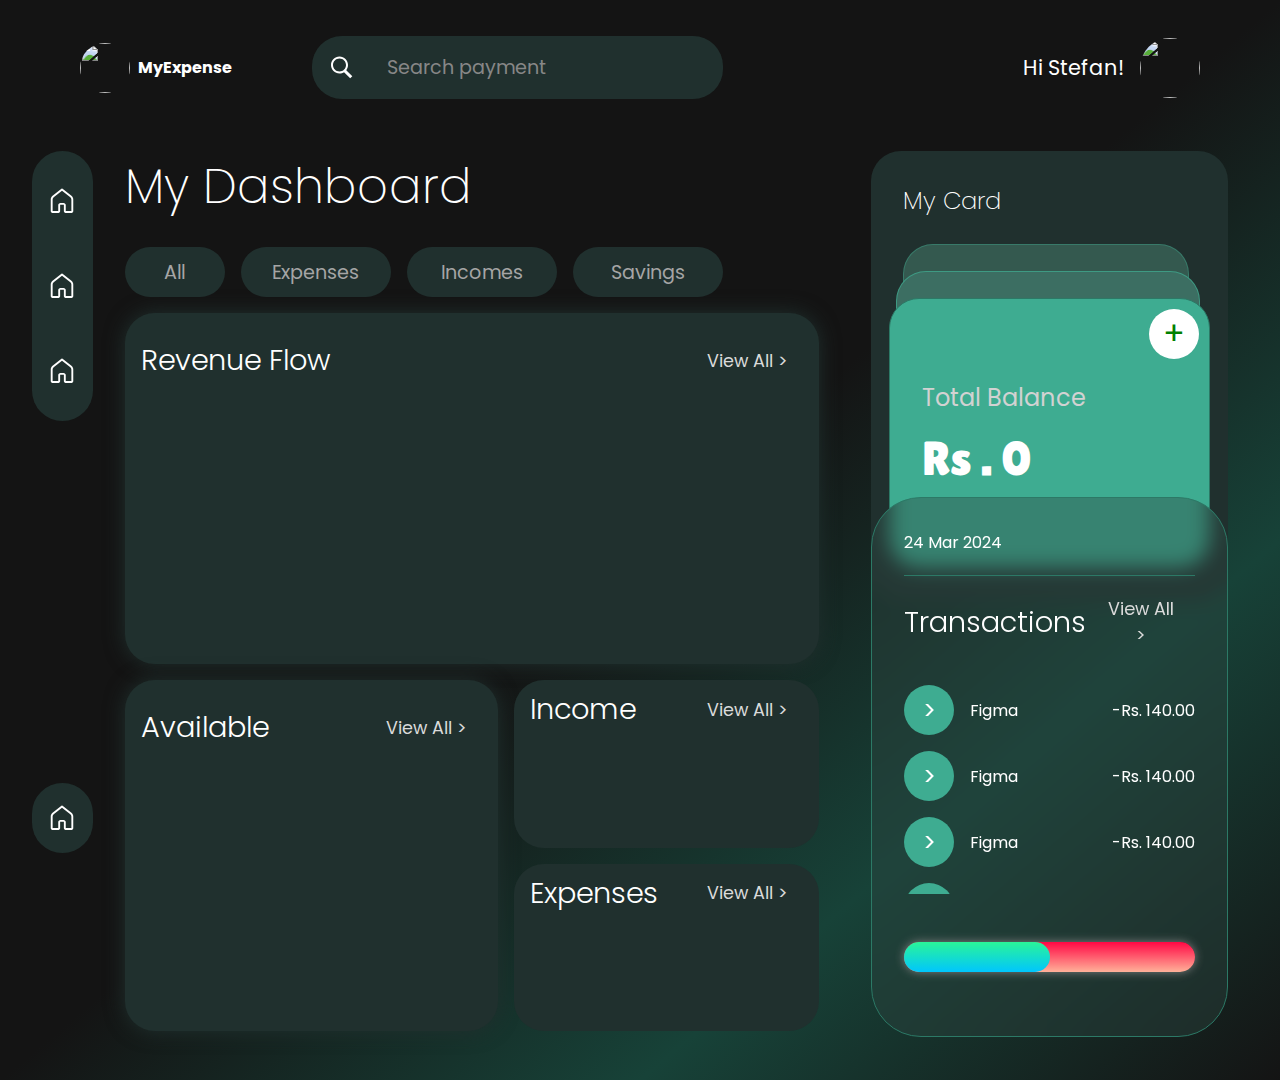
==== index.html @ e131e19e "Partial UI Created" ====
<!DOCTYPE html>
<html lang="en">
<head>
    <meta charset="UTF-8">
    <meta name="viewport" content="width=device-width, initial-scale=1.0">
    <title>My Expense</title>
    <link rel="preconnect" href="https://fonts.googleapis.com">
    <link rel="preconnect" href="https://fonts.gstatic.com" crossorigin>
    <link href="https://fonts.googleapis.com/css2?family=Anton&family=DM+Sans:ital,opsz,wght@0,9..40,100..1000;1,9..40,100..1000&family=DynaPuff:wght@400..700&family=Faculty+Glyphic&family=Jaro:opsz@6..72&family=Lilita+One&family=Mona+Sans:ital,wght@0,200..900;1,200..900&family=Pacifico&family=Parkinsans:wght@300..800&family=Playwrite+GB+S:ital,wght@0,100..400;1,100..400&family=Poppins:ital,wght@0,100;0,200;0,300;0,400;0,500;0,600;0,700;0,800;0,900;1,100;1,200;1,300;1,400;1,500;1,600;1,700;1,800;1,900&family=Protest+Revolution&family=Roboto:ital,wght@0,100;0,300;0,400;0,500;0,700;0,900;1,100;1,300;1,400;1,500;1,700;1,900&family=Sour+Gummy:ital,wght@0,100..900;1,100..900&family=Tilt+Neon&display=swap" rel="stylesheet">
    <link rel="stylesheet" href="style.css">
    <link rel="stylesheet" href="https://fonts.googleapis.com/css2?family=Material+Symbols+Outlined:opsz,wght,FILL,GRAD@20..48,100..700,0..1,-50..200&icon_names=home" />
</head>
<body>
     <header>
        <section class="left-head">
          <div class="logo-box">
            <div class="logo">
                <img src="https://tse3.mm.bing.net/th?id=OIP.BzjqhOHwMnqsPfkG5b7QGAHaHl&pid=Api&P=0&h=180" alt="">
            </div>
            <div class="logo-brand">MyExpense</div>
          </div>
            <section class="middle-head">
                <button class="search-btn">
                    <svg fill="white" xmlns="http://www.w3.org/2000/svg" x="0px" y="0px" width="25" height="25" viewBox="0 0 50 50">
                        <path d="M 21 3 C 11.601563 3 4 10.601563 4 20 C 4 29.398438 11.601563 37 21 37 C 24.355469 37 27.460938 36.015625 30.09375 34.34375 L 42.375 46.625 L 46.625 42.375 L 34.5 30.28125 C 36.679688 27.421875 38 23.878906 38 20 C 38 10.601563 30.398438 3 21 3 Z M 21 7 C 28.199219 7 34 12.800781 34 20 C 34 27.199219 28.199219 33 21 33 C 13.800781 33 8 27.199219 8 20 C 8 12.800781 13.800781 7 21 7 Z"></path>
                        </svg>
                </button>
                <div class="input-box">
                    
                    <input type="text" placeholder="Search payment">
                </div>
              
             </section>
        
        </section>
     

     <section class="right-head">
        <p class="profile-name">
            Hi Stefan!
        </p>
        <div class="profile-img-box">
            <img src="https://tse4.mm.bing.net/th?id=OIP.audMX4ZGbvT2_GJTx2c4GgHaHw&pid=Api&P=0&h=180" alt="">
        </div>
     </section>
    </header>

     <main>
        <div class="left-1">
            <div class="left-1-top">
                <div class="home">
                    <svg   xmlns="http://www.w3.org/2000/svg" x="0px" y="0px" width="30" height="30" viewBox="0 0 48 48">
                        <path d="M 23.951172 4 A 1.50015 1.50015 0 0 0 23.072266 4.3222656 L 8.859375 15.519531 C 7.0554772 16.941163 6 19.113506 6 21.410156 L 6 40.5 C 6 41.863594 7.1364058 43 8.5 43 L 18.5 43 C 19.863594 43 21 41.863594 21 40.5 L 21 30.5 C 21 30.204955 21.204955 30 21.5 30 L 26.5 30 C 26.795045 30 27 30.204955 27 30.5 L 27 40.5 C 27 41.863594 28.136406 43 29.5 43 L 39.5 43 C 40.863594 43 42 41.863594 42 40.5 L 42 21.410156 C 42 19.113506 40.944523 16.941163 39.140625 15.519531 L 24.927734 4.3222656 A 1.50015 1.50015 0 0 0 23.951172 4 z M 24 7.4101562 L 37.285156 17.876953 C 38.369258 18.731322 39 20.030807 39 21.410156 L 39 40 L 30 40 L 30 30.5 C 30 28.585045 28.414955 27 26.5 27 L 21.5 27 C 19.585045 27 18 28.585045 18 30.5 L 18 40 L 9 40 L 9 21.410156 C 9 20.030807 9.6307412 18.731322 10.714844 17.876953 L 24 7.4101562 z"></path>
                    </svg>
                </div>
                <div class="wallet">
                    <svg  xmlns="http://www.w3.org/2000/svg" x="0px" y="0px" width="30" height="30" viewBox="0 0 48 48">
                        <path d="M 23.951172 4 A 1.50015 1.50015 0 0 0 23.072266 4.3222656 L 8.859375 15.519531 C 7.0554772 16.941163 6 19.113506 6 21.410156 L 6 40.5 C 6 41.863594 7.1364058 43 8.5 43 L 18.5 43 C 19.863594 43 21 41.863594 21 40.5 L 21 30.5 C 21 30.204955 21.204955 30 21.5 30 L 26.5 30 C 26.795045 30 27 30.204955 27 30.5 L 27 40.5 C 27 41.863594 28.136406 43 29.5 43 L 39.5 43 C 40.863594 43 42 41.863594 42 40.5 L 42 21.410156 C 42 19.113506 40.944523 16.941163 39.140625 15.519531 L 24.927734 4.3222656 A 1.50015 1.50015 0 0 0 23.951172 4 z M 24 7.4101562 L 37.285156 17.876953 C 38.369258 18.731322 39 20.030807 39 21.410156 L 39 40 L 30 40 L 30 30.5 C 30 28.585045 28.414955 27 26.5 27 L 21.5 27 C 19.585045 27 18 28.585045 18 30.5 L 18 40 L 9 40 L 9 21.410156 C 9 20.030807 9.6307412 18.731322 10.714844 17.876953 L 24 7.4101562 z"></path>
                    </svg>
                </div>
                <div class="charts">
                    <svg   xmlns="http://www.w3.org/2000/svg" x="0px" y="0px" width="30" height="30" viewBox="0 0 48 48">
                        <path d="M 23.951172 4 A 1.50015 1.50015 0 0 0 23.072266 4.3222656 L 8.859375 15.519531 C 7.0554772 16.941163 6 19.113506 6 21.410156 L 6 40.5 C 6 41.863594 7.1364058 43 8.5 43 L 18.5 43 C 19.863594 43 21 41.863594 21 40.5 L 21 30.5 C 21 30.204955 21.204955 30 21.5 30 L 26.5 30 C 26.795045 30 27 30.204955 27 30.5 L 27 40.5 C 27 41.863594 28.136406 43 29.5 43 L 39.5 43 C 40.863594 43 42 41.863594 42 40.5 L 42 21.410156 C 42 19.113506 40.944523 16.941163 39.140625 15.519531 L 24.927734 4.3222656 A 1.50015 1.50015 0 0 0 23.951172 4 z M 24 7.4101562 L 37.285156 17.876953 C 38.369258 18.731322 39 20.030807 39 21.410156 L 39 40 L 30 40 L 30 30.5 C 30 28.585045 28.414955 27 26.5 27 L 21.5 27 C 19.585045 27 18 28.585045 18 30.5 L 18 40 L 9 40 L 9 21.410156 C 9 20.030807 9.6307412 18.731322 10.714844 17.876953 L 24 7.4101562 z"></path>
                    </svg>
                </div>
            </div>
            <div class="left-1-bottom">
               <div class="logout">
                <svg xmlns="http://www.w3.org/2000/svg" x="0px" y="0px" width="30" height="30" viewBox="0 0 48 48">
                    <path d="M 23.951172 4 A 1.50015 1.50015 0 0 0 23.072266 4.3222656 L 8.859375 15.519531 C 7.0554772 16.941163 6 19.113506 6 21.410156 L 6 40.5 C 6 41.863594 7.1364058 43 8.5 43 L 18.5 43 C 19.863594 43 21 41.863594 21 40.5 L 21 30.5 C 21 30.204955 21.204955 30 21.5 30 L 26.5 30 C 26.795045 30 27 30.204955 27 30.5 L 27 40.5 C 27 41.863594 28.136406 43 29.5 43 L 39.5 43 C 40.863594 43 42 41.863594 42 40.5 L 42 21.410156 C 42 19.113506 40.944523 16.941163 39.140625 15.519531 L 24.927734 4.3222656 A 1.50015 1.50015 0 0 0 23.951172 4 z M 24 7.4101562 L 37.285156 17.876953 C 38.369258 18.731322 39 20.030807 39 21.410156 L 39 40 L 30 40 L 30 30.5 C 30 28.585045 28.414955 27 26.5 27 L 21.5 27 C 19.585045 27 18 28.585045 18 30.5 L 18 40 L 9 40 L 9 21.410156 C 9 20.030807 9.6307412 18.731322 10.714844 17.876953 L 24 7.4101562 z"></path>
                </svg>
               </div>
            </div>
        </div>
        <div class="left-2">
            <h1>My Dashboard</h1>
            <div class="left-2-nav">
                <div class="all All">All</div>
                <div class="all">Expenses</div>
                <div class="all">Incomes</div>
                <div class="all">Savings</div>
            </div>

            <div class="bar">
                <div class="head">
                    <h2>Revenue Flow</h2>
                    <button>View All ></button>
                  </div>
            </div>

            <div class="bottom-chart">
                <div class="dough-nut">
                    <div class="head">
                        <h2>Available</h2>
                        <button>View All ></button>
                      </div>
                </div>
                <div class="income-expenses">
                    <div class="income">
                        <div class="head">
                            <h2>Income</h2>
                            <button>View All ></button>
                          </div>
                    </div>
                    <div class="expenses">
                        <div class="head">
                            <h2>Expenses</h2>
                            <button>View All ></button>
                          </div>
                    </div>
                </div>
            </div>
        </div>
        <div class="left-3">

            <div class="card">
                <h2 class="my-card">My Card</h2>
              
                <div class="card-layer">
                    <div class="card-layer1"></div>
                    <div class="card-layer2"></div>
                    <div class="card-layer3">
                        <p class="balance-head">Total Balance</p>
                        <h1 class="balance">Rs . <span class="balance-num">0</span></h1>
                         <button class="add">+</button>
                    </div>
                    
                </div>
            </div>

            <div class="transactions">
                <div class="date">
                    24 Mar 2024
                </div>
              <div class="head">
                <h2>Transactions</h2>
                <button>View All ></button>
              </div>
                <div class="transaction-details">
                    <div class="transactions-list">
                        <div>
                            <button class="view">></button>
                            <p>Figma</p>
                        </div>
                        <p>-Rs. 140.00</p>
                    </div>
                    <div class="transactions-list">
                        <div>
                            <button class="view">></button>
                            <p>Figma</p>
                        </div>
                        <p>-Rs. 140.00</p>
                    </div>
                    <div class="transactions-list">
                        <div>
                            <button class="view">></button>
                            <p>Figma</p>
                        </div>
                        <p>-Rs. 140.00</p>
                    </div>
                    <div class="transactions-list">
                        <div>
                            <button class="view">></button>
                            <p>Figma</p>
                        </div>
                        <p>-Rs. 140.00</p>
                    </div>
                    <div class="transactions-list">
                        <div>
                            <button class="view">></button>
                            <p>Figma</p>
                        </div>
                        <p>-Rs. 140.00</p>
                    </div>
                    <div class="transactions-list">
                        <div>
                            <button class="view">></button>
                            <p>Figma</p>
                        </div>
                        <p>-Rs. 140.00</p>
                    </div>
                    <div class="transactions-list">
                        <div>
                            <button class="view">></button>
                            <p>Figma</p>
                        </div>
                        <p>-Rs. 140.00</p>
                    </div>
                </div>

                <div class="animation">
                    <div class="inner"></div>
                </div>
            </div>
        </div>
     </main>
    
<section class="pop-up-section">
    <div class="pop-up">
        <div class="form">
            <h1>Transaction Input</h1>

            <div class="popup-trans-name">
                <input class="trans-date" type="date" placeholder="Remarks">
            </div>
            <div class="popup-trans">
                <select name="" id="select">
                <option value="">select</option>
                <option value="income">Income</option>
                <option value="expense">Expenses</option>
                </select>
            </div>

            <div class="popup-trans-name">
                <input class="trans-name" type="text" placeholder="Remarks">
            </div>
            <div class="popup-trans-amount">
                <input class="trans-amount" type="number" placeholder="Enter amount">
            </div>
            <button class="submit">+Add</button>

            <button class="clear">X</button>
        </div>
     </div>
</section>
     




     <script src="./script.js"></script>
</body>
</html>
---- style.css ----
* {
  margin: 0;
  padding: 0;
  box-sizing: border-box;
  font-family: "Poppins", sans-serif;
}

body {
  width: 100%;
  min-height: 120vh;
  background-image: linear-gradient(
    to bottom right,
    rgb(20, 20, 20) 50%,
    rgb(23, 66, 56),
    rgb(20, 20, 20)
  );
  color: white;
}

header {
  width: 100%;
  height: 15vh;
  margin-bottom: 1rem;
  display: flex;
  align-items: center;
  justify-content: space-between;
  padding: 0 5rem;
}

.left-head {
  display: flex;
  align-items: center;
  justify-content: center;
  gap: 5rem;
}

.logo-box {
  display: flex;
  align-items: center;
  justify-content: center;
  gap: 0.5rem;
}

.logo {
  width: 50px;
  height: 50px;
  border-radius: 50%;
}

.logo img {
  width: 100%;
  height: 100%;
  border-radius: 50%;
}

.logo-brand {
  font-weight: bold;
}

.middle-head {
  min-width: 400px;
  background-color: rgb(32, 48, 46);
  height: 7vh;
  border-radius: 30px;
  display: flex;
  align-items: center;
  justify-content: center;
  gap: 1rem;
}

.search-btn {
  width: 15%;
  height: 100%;
  border-radius: 50%;
  border: none;
  background-color: transparent;
  display: grid;
  place-items: center;
}

.input-box {
  width: 85%;
  /* background-color: yellow; */
  height: 100%;
  border-top-right-radius: 25px;
  border-bottom-right-radius: 25px;
}

.input-box input {
  width: 100%;
  height: 100%;
  border-top-right-radius: 25px;
  border-bottom-right-radius: 25px;
  border: none;
  outline: none;
  background-color: transparent;
  color: white;
  font-size: 1.2rem;
}

.input-box input::placeholder {
  color: rgb(135, 135, 135);
  font-size: 1.2rem;
}

.right-head {
  display: flex;
  align-items: center;
  justify-content: center;
  gap: 1rem;
}

.profile-img-box {
  width: 60px;
  height: 60px;
  border-radius: 50%;
}

.profile-img-box img {
  width: 100%;
  height: 100%;
  border-radius: 50%;
}

.profile-name {
  font-size: 1.3rem;
}

main {
  width: 95%;
  height: 80vh;
  /* background-color: red; */
  margin: auto;
  display: flex;
  align-self: center;
  /* justify-content: center; */
  gap: 2rem;
}

.left-1 {
  width: 5%;
  /* background-color: rgb(255, 0, 0); */
  height: 78vh;
  display: flex;
  align-items: center;
  justify-content: space-between;
  flex-direction: column;
}

.left-1-top {
  width: 100%;
  height: 30vh;
  background-color: rgb(32, 48, 46);
  border-radius: 40px;
  display: flex;
  align-items: center;
  justify-content: space-evenly;
  flex-direction: column;
}

.left-1-top > div,
.left-1-bottom > div{

  fill: white;
  border-radius: 50%;
  width: 70px;
  height: 70px;
  display: grid;
  place-items: center;
  transition: 0.2s ease-in-out;

}

.left-1-top > div:hover 
   {
  background-color: white;
  fill: green;
}

.left-1-bottom {
  width: 100%;
  height: 70px;
  background-color: rgb(32, 48, 46);
  border-radius: 40px;
  display: flex;
  align-items: center;
  justify-content: space-evenly;
  flex-direction: column;
  transition: 0.2s ease-in-out;
  

}

.left-1-bottom > div:hover 
   {
  background-color: white;
  fill: green;
}

  


.left-2 {
  width: 70%;
  height: 78vh;
  /* background-color: rgba(128, 128, 128, 0.306); */
}

.left-3 {
  width: 40%;
  height: 96vh;
  /* background-color: rgb(32, 48, 46); */
position: relative;
  border-radius: 30px;
}

.left-2 h1 {
  font-weight: 200;
  font-size: 3rem;
  margin-bottom: 1.5rem;
}

.left-2-nav {
  display: flex;
  align-items: center;
  justify-content: flex-start;
  gap: 1rem;
}

.all {
  width: 150px;
  height: 50px;
  background-color: rgb(32, 48, 46);
  color: rgb(165, 165, 165);
  border-radius: 25px;
  font-size: 1.2rem;
  display: grid;
  place-items: center;
  transition: 0.2s ease-in-out;
}

.All {
  width: 100px;
}

.all:hover{
    background-color: rgb(62,172,145);
    color: white;
}

.bar{
    width: 100%;
    background-color: rgb(32, 48, 46);
    height: 50%;
    margin-top: 1rem;
    border-radius: 30px;
    box-shadow: 0 0 20px rgb(32, 48, 46);
}


.bottom-chart{
    margin-top: 1rem;
    border-radius: 30px;
    width: 100%;
    height: 50%;
    /* background-color: rgb(32, 48, 46); */
display: flex;
align-items: center;
justify-content: center;
gap: 1rem;

}

.dough-nut{
    width: 55%;
    height: 100%;
    background-color: rgb(32, 48, 46);
    box-shadow: 0 0 20px rgb(32, 48, 46);
    border-radius: 30px;
}

.income-expenses{
    width: 45%;
    height: 100%;
    /* background-color:yellow; */
display: flex;
align-items: center;
justify-content: center;
flex-direction: column;
gap: 1rem
    
}

.income,.expenses{
width: 100%;
height: 50%;
background-color: rgb(32, 48, 46);
border-radius: 30px;
}

.card{
    width: 90%;
    margin: auto;
    height: 50vh;
    background-color: rgb(32, 48, 46);
    border-radius: 30px;
    
}

.my-card{
    padding: 2rem ;
    font-weight: 200;
}



.balance,
.balance-num{
    font-family: "Lilita One", sans-serif;
    font-weight: 400;
    font-style: normal;
    font-size: 3rem;
}

.balance-head{
    font-size: 1.5rem;
    color: rgb(210, 210, 210);
}


.add{
    position: absolute;
    top: 10px;
    right: 10px;
    background-color: white;
    width: 50px;
    height: 50px;
    border: none;
    outline: none;
    border-radius: 50%;
    font-size: 2rem;
    color: green;
    z-index: 200;
}

.card-layer1{
    width: 85%;
    height: 10vh;
    position: absolute;
    left: 7%;
    top: -10%;
    z-index: 5;
    background-color:rgb(60,110,98);
    border-radius: 30px;
    border: 1px solid rgb(62,172,145, 0.7);
}

.card-layer2{
    width: 80%;
    height: 10vh;
    position: absolute;
    left: 9%;
    top: -20%;
    background-color:rgb(52,89,79);
    border-radius: 30px;
    border: 1px solid rgb(62,172,145, 0.4);
}

.card-layer{
  position: relative;
}

.card-layer3{
    width: 90%;
    height: 30vh;
    background-color: rgb(62,172,145);
    margin: auto;
    border-radius: 30px;
    display: flex;
    align-items: flex-start;
    justify-content: center;
    flex-direction: column;
    padding-left: 2rem;
    gap: 1rem;
    position: relative;
    margin-top: 3rem;
    z-index: 10;
   
    border: 1px solid  rgb(44, 121, 102);
}

.transactions{
  width: 90%;
  height: 60vh;
  background-color: rgb(44,69,64,0.4);
  backdrop-filter: blur(10px);

  border-radius: 50px;
  position: absolute;
  top: 40%;
  left: 5%;
  z-index: 100;
  border: 1px solid  rgb(44, 121, 102);
padding: 2rem;
}

.head{
  display: flex;
  align-items: center;
  justify-content: space-between;
  width: 100%;
  height: 20%;
  border-top: 1px solid  rgb(44, 121, 102);

}

.head h2{
  font-weight: 300;
  font-size: 1.8rem;

}

.date{
  width: 100%;
  height: 5vh;
}


.head button{
  font-size: 1.1rem;
  background-color: transparent;
  color: rgb(218, 218, 218);
  border: none;
  padding: 1rem;
border-radius: 25px;
}

.transactions-list{
  width: 100%;
  display: flex;
  align-items: center;
  justify-content: space-between;
  margin: 1rem 0;

}

.transaction-details{
  overflow-y: scroll;
  width: 100%;
  height: 25vh;
  /* background-color: yellow; */
}

::-webkit-scrollbar{
  width: 8px;
}

::-webkit-scrollbar-track{
  background-color: #303030;
}

::-webkit-scrollbar-thumb{
  background-color: rgb(112, 112, 112);
  border-radius: 10px;
}


.transaction-details::-webkit-scrollbar{
  display: none;
}



.transactions-list div{
  display: flex;
  align-items: center;
  justify-content: center;
  gap: 1rem;
}

.view{
  width: 50px;
  height: 50px;
  border-radius: 50%;
  font-size: 1.5rem;
  border: none;
  color: white;
  transition: 0.2s ease-in;
  background-color:  rgb(62,172,145);;
}

.head button:hover{
background-color: white;
color: black;

transition: 0.2s ease-in-out;
}

.transactions-list p{
  text-transform: capitalize;
}


.view:hover{
  /* transform: scale(1.1); */
   background-color: white;
   color: black;
}

.animation{
  width: 100%;
  height: 30px;
  background-image: linear-gradient(to bottom, #ff0844 0%, #ffb199 100%);
  margin-top: 3rem;
  border-radius:15px ;
  box-shadow: 0 0 10px grey ;

}

.inner{
  width:50%;
  height: 100%;
  background-image: linear-gradient(180deg, #2af598 0%, #00c6fd 100%);
  border-radius: 15px;
}

.dough-nut,
.bar,
.income,
.expenses{
  padding: 1rem;
}


.dough-nut .head,
.bar .head,
.income .head,
.expenses .head{
  border: none;
}

.pop-up h1{
  font-size: 2.5rem;
  margin-bottom:2rem;
}


.pop-up{
  position: absolute;
  top: 0;
  bottom: 0;
  right: 0;
  left: 0;
  width: 100%;
  height: 100vh;
  z-index: 200;

  background-color: rgba(0, 0, 0, 0.5);
  display:flex;
  align-items: center;
  justify-content: center;
 

}

.pop-up-section{
  display: none;
}

.pop-up .form{
  width: 40%;
  height: 80vh;
  background-image: linear-gradient(
    to bottom right,
    rgb(20, 20, 20),
    rgb(23, 66, 56),
    rgb(20, 20, 20)
  );

  border-radius: 30px;
  box-shadow: 0 0 30px rgb(44, 121, 102);
text-align: center;
display: flex;
align-items: center;
justify-content: center;
flex-direction: column;
gap: 1rem;
}

.pop-up .form > div{
  width: 50%;
  height: 6vh;
  /* background-color: yellowgreen; */
  margin: 1rem;
}

.pop-up .form input,
.pop-up .form select{
  width: 100%;
  height: 100%;
  border-radius: 25px;
  border: none;
  outline: none;
  font-size: 1.2rem;
  padding-left: 1rem;
  box-shadow: 0 0 10px grey;
}


.pop-up .form input{
  padding: 1rem;
}



.submit{
  width: 150px;
  height: 50px;
  border-radius: 10px;
  font-size: 1.2rem;
  color: white;
  background-color: rgb(62,172,145);
  border: none;
  font-weight: bold;
  box-shadow: 0 0 10px rgb(62,172,145);
  transition: 0.3s ease-in-out;
}

/* .submit:hover{
  
} */

.submit:hover{
  transform: scale(1.1) translateY(-5px);
  box-shadow: 0 5px 20px rgb(62,172,145);
  /* background-color: black; */
  color: white;
}

.clear{
  width: 50px;
  height: 50px;
  background-color: #fff;
  /* color: white; */
  border:none;
  border-radius: 50%;
  font-size: 1.5rem;
  position: absolute;
  top: 0;
  right: 0;
  /* display: none; */
}
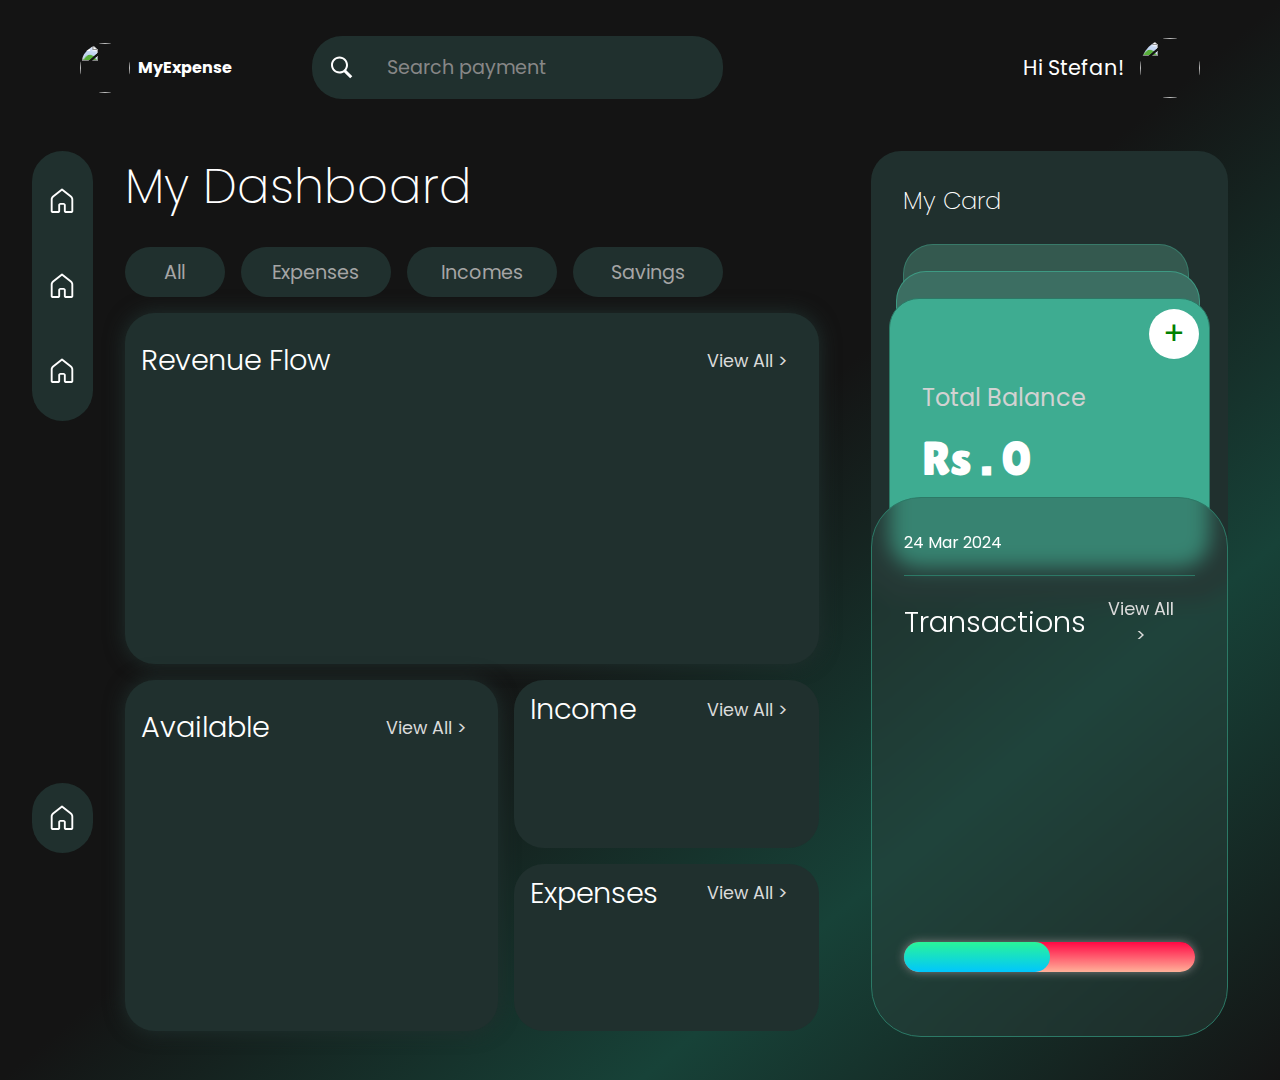
==== commit 60bc3e1b: "added transaction list features" ====
--- a/index.html
+++ b/index.html
@@ -137,55 +137,14 @@
                 <button>View All ></button>
               </div>
                 <div class="transaction-details">
-                    <div class="transactions-list">
+                    <!-- <div class="transactions-list">
                         <div>
                             <button class="view">></button>
                             <p>Figma</p>
                         </div>
                         <p>-Rs. 140.00</p>
-                    </div>
-                    <div class="transactions-list">
-                        <div>
-                            <button class="view">></button>
-                            <p>Figma</p>
-                        </div>
-                        <p>-Rs. 140.00</p>
-                    </div>
-                    <div class="transactions-list">
-                        <div>
-                            <button class="view">></button>
-                            <p>Figma</p>
-                        </div>
-                        <p>-Rs. 140.00</p>
-                    </div>
-                    <div class="transactions-list">
-                        <div>
-                            <button class="view">></button>
-                            <p>Figma</p>
-                        </div>
-                        <p>-Rs. 140.00</p>
-                    </div>
-                    <div class="transactions-list">
-                        <div>
-                            <button class="view">></button>
-                            <p>Figma</p>
-                        </div>
-                        <p>-Rs. 140.00</p>
-                    </div>
-                    <div class="transactions-list">
-                        <div>
-                            <button class="view">></button>
-                            <p>Figma</p>
-                        </div>
-                        <p>-Rs. 140.00</p>
-                    </div>
-                    <div class="transactions-list">
-                        <div>
-                            <button class="view">></button>
-                            <p>Figma</p>
-                        </div>
-                        <p>-Rs. 140.00</p>
-                    </div>
+                    </div> -->
+               
                 </div>
 
                 <div class="animation">
@@ -211,6 +170,19 @@
                 </select>
             </div>
 
+            <div class="popup-trans">
+                <select name="" id="category">
+                    <option value="">select</option>
+                    <option value="income">Income</option>
+                <option value="groceries">Groceries</option>
+                <option value="utilities">Utilities</option>
+                <option value="entertainment">Entertainment</option>
+                <option value="study">Study</option>
+                <option value="medical">Medical</option>
+                <option value="miscellaneous">Miscellaneous</option>
+                </select>
+            </div>
+
             <div class="popup-trans-name">
                 <input class="trans-name" type="text" placeholder="Remarks">
             </div>
--- a/style.css
+++ b/style.css
@@ -486,13 +486,14 @@
   border: none;
   color: white;
   transition: 0.2s ease-in;
-  background-color:  rgb(62,172,145);;
+  background-color:  rgb(62,172,145);
+  display: flex;
+  align-items: center;
+  justify-content: center;
 }
 
 .head button:hover{
 background-color: white;
-color: black;
-
 transition: 0.2s ease-in-out;
 }
 
@@ -504,8 +505,10 @@
 .view:hover{
   /* transform: scale(1.1); */
    background-color: white;
-   color: black;
-}
+  color: black;
+}
+
+
 
 .animation{
   width: 100%;
@@ -541,7 +544,7 @@
 
 .pop-up h1{
   font-size: 2.5rem;
-  margin-bottom:2rem;
+  margin-bottom:1rem;
 }
 
 
@@ -561,6 +564,12 @@
   justify-content: center;
  
 
+}
+
+.final-color{
+  padding: 5px;
+  border: none;
+  border-radius: 15px;
 }
 
 .pop-up-section{
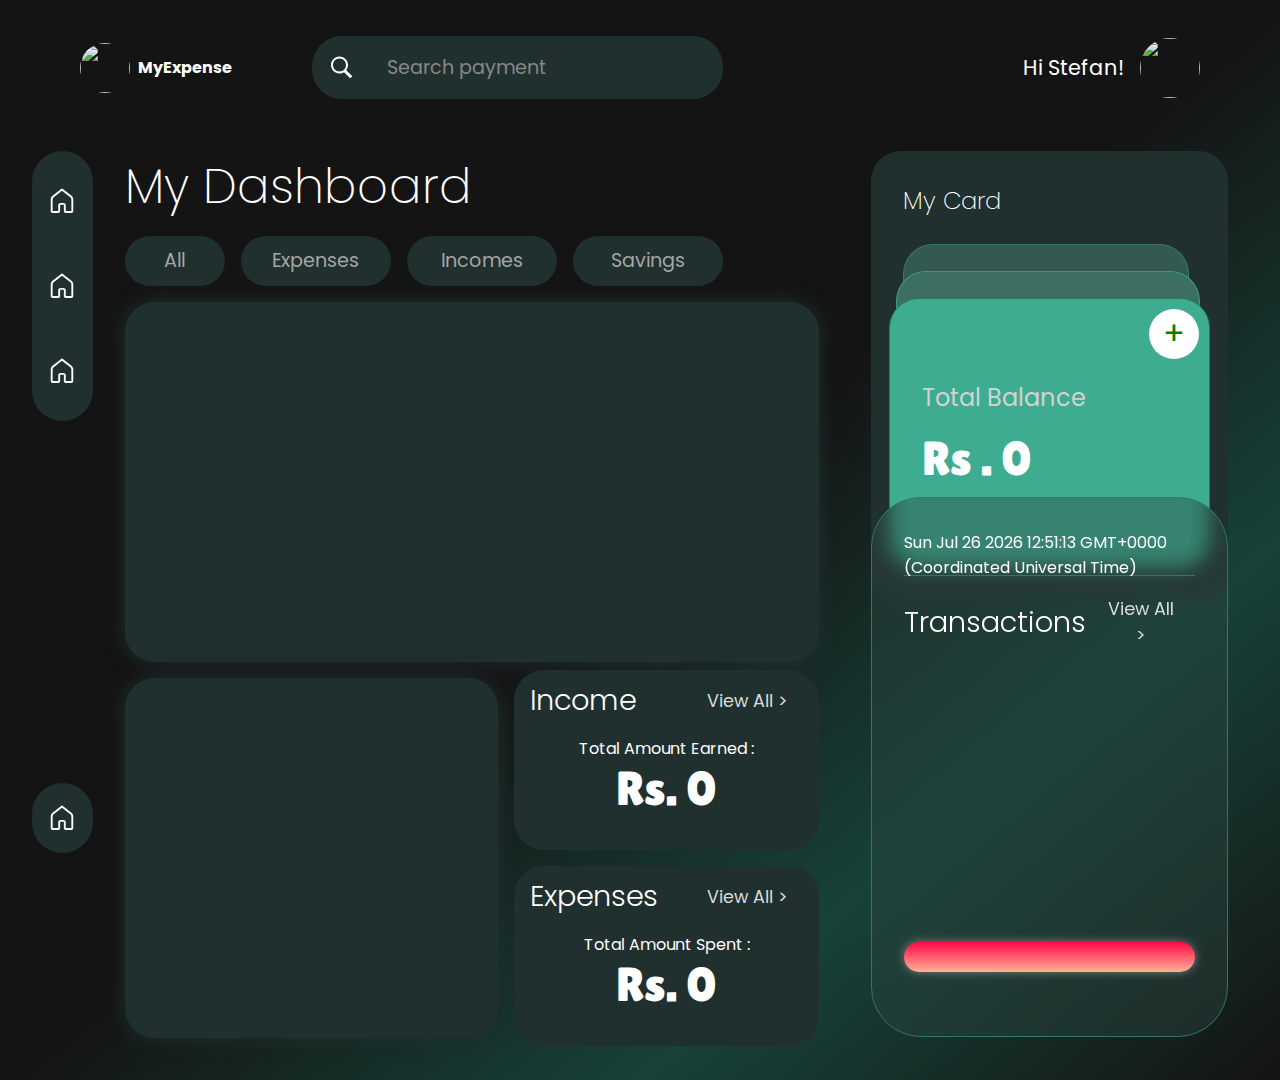
==== commit 6ea4df62: "add some funtionalities" ====
--- a/index.html
+++ b/index.html
@@ -1,205 +1,475 @@
 <!DOCTYPE html>
 <html lang="en">
-<head>
-    <meta charset="UTF-8">
-    <meta name="viewport" content="width=device-width, initial-scale=1.0">
+  <head>
+    <meta charset="UTF-8" />
+    <meta name="viewport" content="width=device-width, initial-scale=1.0" />
     <title>My Expense</title>
-    <link rel="preconnect" href="https://fonts.googleapis.com">
-    <link rel="preconnect" href="https://fonts.gstatic.com" crossorigin>
-    <link href="https://fonts.googleapis.com/css2?family=Anton&family=DM+Sans:ital,opsz,wght@0,9..40,100..1000;1,9..40,100..1000&family=DynaPuff:wght@400..700&family=Faculty+Glyphic&family=Jaro:opsz@6..72&family=Lilita+One&family=Mona+Sans:ital,wght@0,200..900;1,200..900&family=Pacifico&family=Parkinsans:wght@300..800&family=Playwrite+GB+S:ital,wght@0,100..400;1,100..400&family=Poppins:ital,wght@0,100;0,200;0,300;0,400;0,500;0,600;0,700;0,800;0,900;1,100;1,200;1,300;1,400;1,500;1,600;1,700;1,800;1,900&family=Protest+Revolution&family=Roboto:ital,wght@0,100;0,300;0,400;0,500;0,700;0,900;1,100;1,300;1,400;1,500;1,700;1,900&family=Sour+Gummy:ital,wght@0,100..900;1,100..900&family=Tilt+Neon&display=swap" rel="stylesheet">
-    <link rel="stylesheet" href="style.css">
-    <link rel="stylesheet" href="https://fonts.googleapis.com/css2?family=Material+Symbols+Outlined:opsz,wght,FILL,GRAD@20..48,100..700,0..1,-50..200&icon_names=home" />
-</head>
-<body>
-     <header>
-        <section class="left-head">
-          <div class="logo-box">
-            <div class="logo">
-                <img src="https://tse3.mm.bing.net/th?id=OIP.BzjqhOHwMnqsPfkG5b7QGAHaHl&pid=Api&P=0&h=180" alt="">
-            </div>
-            <div class="logo-brand">MyExpense</div>
-          </div>
-            <section class="middle-head">
-                <button class="search-btn">
-                    <svg fill="white" xmlns="http://www.w3.org/2000/svg" x="0px" y="0px" width="25" height="25" viewBox="0 0 50 50">
-                        <path d="M 21 3 C 11.601563 3 4 10.601563 4 20 C 4 29.398438 11.601563 37 21 37 C 24.355469 37 27.460938 36.015625 30.09375 34.34375 L 42.375 46.625 L 46.625 42.375 L 34.5 30.28125 C 36.679688 27.421875 38 23.878906 38 20 C 38 10.601563 30.398438 3 21 3 Z M 21 7 C 28.199219 7 34 12.800781 34 20 C 34 27.199219 28.199219 33 21 33 C 13.800781 33 8 27.199219 8 20 C 8 12.800781 13.800781 7 21 7 Z"></path>
-                        </svg>
-                </button>
-                <div class="input-box">
-                    
-                    <input type="text" placeholder="Search payment">
-                </div>
-              
-             </section>
-        
+    <link rel="preconnect" href="https://fonts.googleapis.com" />
+    <link rel="preconnect" href="https://fonts.gstatic.com" crossorigin />
+    <link
+      href="https://fonts.googleapis.com/css2?family=Anton&family=DM+Sans:ital,opsz,wght@0,9..40,100..1000;1,9..40,100..1000&family=DynaPuff:wght@400..700&family=Faculty+Glyphic&family=Jaro:opsz@6..72&family=Lilita+One&family=Mona+Sans:ital,wght@0,200..900;1,200..900&family=Pacifico&family=Parkinsans:wght@300..800&family=Playwrite+GB+S:ital,wght@0,100..400;1,100..400&family=Poppins:ital,wght@0,100;0,200;0,300;0,400;0,500;0,600;0,700;0,800;0,900;1,100;1,200;1,300;1,400;1,500;1,600;1,700;1,800;1,900&family=Protest+Revolution&family=Roboto:ital,wght@0,100;0,300;0,400;0,500;0,700;0,900;1,100;1,300;1,400;1,500;1,700;1,900&family=Sour+Gummy:ital,wght@0,100..900;1,100..900&family=Tilt+Neon&display=swap"
+      rel="stylesheet"
+    />
+    <link rel="stylesheet" href="style.css" />
+    <link
+      rel="stylesheet"
+      href="https://fonts.googleapis.com/css2?family=Material+Symbols+Outlined:opsz,wght,FILL,GRAD@20..48,100..700,0..1,-50..200&icon_names=home"
+    />
+  </head>
+  <body>
+    <header>
+      <section class="left-head">
+        <div class="logo-box">
+          <div class="logo">
+            <img
+              src="https://tse3.mm.bing.net/th?id=OIP.BzjqhOHwMnqsPfkG5b7QGAHaHl&pid=Api&P=0&h=180"
+              alt=""
+            />
+          </div>
+          <div class="logo-brand">MyExpense</div>
+        </div>
+        <section class="middle-head">
+          <button class="search-btn">
+            <svg
+              fill="white"
+              xmlns="http://www.w3.org/2000/svg"
+              x="0px"
+              y="0px"
+              width="25"
+              height="25"
+              viewBox="0 0 50 50"
+            >
+              <path
+                d="M 21 3 C 11.601563 3 4 10.601563 4 20 C 4 29.398438 11.601563 37 21 37 C 24.355469 37 27.460938 36.015625 30.09375 34.34375 L 42.375 46.625 L 46.625 42.375 L 34.5 30.28125 C 36.679688 27.421875 38 23.878906 38 20 C 38 10.601563 30.398438 3 21 3 Z M 21 7 C 28.199219 7 34 12.800781 34 20 C 34 27.199219 28.199219 33 21 33 C 13.800781 33 8 27.199219 8 20 C 8 12.800781 13.800781 7 21 7 Z"
+              ></path>
+            </svg>
+          </button>
+          <div class="input-box">
+            <input type="text" placeholder="Search payment" />
+          </div>
         </section>
-     
-
-     <section class="right-head">
-        <p class="profile-name">
-            Hi Stefan!
-        </p>
+      </section>
+
+      <section class="right-head">
+        <p class="profile-name">Hi Stefan!</p>
         <div class="profile-img-box">
-            <img src="https://tse4.mm.bing.net/th?id=OIP.audMX4ZGbvT2_GJTx2c4GgHaHw&pid=Api&P=0&h=180" alt="">
-        </div>
-     </section>
+          <img
+            src="https://tse4.mm.bing.net/th?id=OIP.audMX4ZGbvT2_GJTx2c4GgHaHw&pid=Api&P=0&h=180"
+            alt=""
+          />
+        </div>
+      </section>
     </header>
 
-     <main>
-        <div class="left-1">
-            <div class="left-1-top">
-                <div class="home">
-                    <svg   xmlns="http://www.w3.org/2000/svg" x="0px" y="0px" width="30" height="30" viewBox="0 0 48 48">
-                        <path d="M 23.951172 4 A 1.50015 1.50015 0 0 0 23.072266 4.3222656 L 8.859375 15.519531 C 7.0554772 16.941163 6 19.113506 6 21.410156 L 6 40.5 C 6 41.863594 7.1364058 43 8.5 43 L 18.5 43 C 19.863594 43 21 41.863594 21 40.5 L 21 30.5 C 21 30.204955 21.204955 30 21.5 30 L 26.5 30 C 26.795045 30 27 30.204955 27 30.5 L 27 40.5 C 27 41.863594 28.136406 43 29.5 43 L 39.5 43 C 40.863594 43 42 41.863594 42 40.5 L 42 21.410156 C 42 19.113506 40.944523 16.941163 39.140625 15.519531 L 24.927734 4.3222656 A 1.50015 1.50015 0 0 0 23.951172 4 z M 24 7.4101562 L 37.285156 17.876953 C 38.369258 18.731322 39 20.030807 39 21.410156 L 39 40 L 30 40 L 30 30.5 C 30 28.585045 28.414955 27 26.5 27 L 21.5 27 C 19.585045 27 18 28.585045 18 30.5 L 18 40 L 9 40 L 9 21.410156 C 9 20.030807 9.6307412 18.731322 10.714844 17.876953 L 24 7.4101562 z"></path>
-                    </svg>
-                </div>
-                <div class="wallet">
-                    <svg  xmlns="http://www.w3.org/2000/svg" x="0px" y="0px" width="30" height="30" viewBox="0 0 48 48">
-                        <path d="M 23.951172 4 A 1.50015 1.50015 0 0 0 23.072266 4.3222656 L 8.859375 15.519531 C 7.0554772 16.941163 6 19.113506 6 21.410156 L 6 40.5 C 6 41.863594 7.1364058 43 8.5 43 L 18.5 43 C 19.863594 43 21 41.863594 21 40.5 L 21 30.5 C 21 30.204955 21.204955 30 21.5 30 L 26.5 30 C 26.795045 30 27 30.204955 27 30.5 L 27 40.5 C 27 41.863594 28.136406 43 29.5 43 L 39.5 43 C 40.863594 43 42 41.863594 42 40.5 L 42 21.410156 C 42 19.113506 40.944523 16.941163 39.140625 15.519531 L 24.927734 4.3222656 A 1.50015 1.50015 0 0 0 23.951172 4 z M 24 7.4101562 L 37.285156 17.876953 C 38.369258 18.731322 39 20.030807 39 21.410156 L 39 40 L 30 40 L 30 30.5 C 30 28.585045 28.414955 27 26.5 27 L 21.5 27 C 19.585045 27 18 28.585045 18 30.5 L 18 40 L 9 40 L 9 21.410156 C 9 20.030807 9.6307412 18.731322 10.714844 17.876953 L 24 7.4101562 z"></path>
-                    </svg>
-                </div>
-                <div class="charts">
-                    <svg   xmlns="http://www.w3.org/2000/svg" x="0px" y="0px" width="30" height="30" viewBox="0 0 48 48">
-                        <path d="M 23.951172 4 A 1.50015 1.50015 0 0 0 23.072266 4.3222656 L 8.859375 15.519531 C 7.0554772 16.941163 6 19.113506 6 21.410156 L 6 40.5 C 6 41.863594 7.1364058 43 8.5 43 L 18.5 43 C 19.863594 43 21 41.863594 21 40.5 L 21 30.5 C 21 30.204955 21.204955 30 21.5 30 L 26.5 30 C 26.795045 30 27 30.204955 27 30.5 L 27 40.5 C 27 41.863594 28.136406 43 29.5 43 L 39.5 43 C 40.863594 43 42 41.863594 42 40.5 L 42 21.410156 C 42 19.113506 40.944523 16.941163 39.140625 15.519531 L 24.927734 4.3222656 A 1.50015 1.50015 0 0 0 23.951172 4 z M 24 7.4101562 L 37.285156 17.876953 C 38.369258 18.731322 39 20.030807 39 21.410156 L 39 40 L 30 40 L 30 30.5 C 30 28.585045 28.414955 27 26.5 27 L 21.5 27 C 19.585045 27 18 28.585045 18 30.5 L 18 40 L 9 40 L 9 21.410156 C 9 20.030807 9.6307412 18.731322 10.714844 17.876953 L 24 7.4101562 z"></path>
-                    </svg>
-                </div>
-            </div>
-            <div class="left-1-bottom">
-               <div class="logout">
-                <svg xmlns="http://www.w3.org/2000/svg" x="0px" y="0px" width="30" height="30" viewBox="0 0 48 48">
-                    <path d="M 23.951172 4 A 1.50015 1.50015 0 0 0 23.072266 4.3222656 L 8.859375 15.519531 C 7.0554772 16.941163 6 19.113506 6 21.410156 L 6 40.5 C 6 41.863594 7.1364058 43 8.5 43 L 18.5 43 C 19.863594 43 21 41.863594 21 40.5 L 21 30.5 C 21 30.204955 21.204955 30 21.5 30 L 26.5 30 C 26.795045 30 27 30.204955 27 30.5 L 27 40.5 C 27 41.863594 28.136406 43 29.5 43 L 39.5 43 C 40.863594 43 42 41.863594 42 40.5 L 42 21.410156 C 42 19.113506 40.944523 16.941163 39.140625 15.519531 L 24.927734 4.3222656 A 1.50015 1.50015 0 0 0 23.951172 4 z M 24 7.4101562 L 37.285156 17.876953 C 38.369258 18.731322 39 20.030807 39 21.410156 L 39 40 L 30 40 L 30 30.5 C 30 28.585045 28.414955 27 26.5 27 L 21.5 27 C 19.585045 27 18 28.585045 18 30.5 L 18 40 L 9 40 L 9 21.410156 C 9 20.030807 9.6307412 18.731322 10.714844 17.876953 L 24 7.4101562 z"></path>
-                </svg>
-               </div>
-            </div>
-        </div>
-        <div class="left-2">
-            <h1>My Dashboard</h1>
-            <div class="left-2-nav">
-                <div class="all All">All</div>
-                <div class="all">Expenses</div>
-                <div class="all">Incomes</div>
-                <div class="all">Savings</div>
-            </div>
-
-            <div class="bar">
-                <div class="head">
+    <main>
+      <div class="left-1">
+        <div class="left-1-top">
+          <div class="home">
+            <svg
+              xmlns="http://www.w3.org/2000/svg"
+              x="0px"
+              y="0px"
+              width="30"
+              height="30"
+              viewBox="0 0 48 48"
+            >
+              <path
+                d="M 23.951172 4 A 1.50015 1.50015 0 0 0 23.072266 4.3222656 L 8.859375 15.519531 C 7.0554772 16.941163 6 19.113506 6 21.410156 L 6 40.5 C 6 41.863594 7.1364058 43 8.5 43 L 18.5 43 C 19.863594 43 21 41.863594 21 40.5 L 21 30.5 C 21 30.204955 21.204955 30 21.5 30 L 26.5 30 C 26.795045 30 27 30.204955 27 30.5 L 27 40.5 C 27 41.863594 28.136406 43 29.5 43 L 39.5 43 C 40.863594 43 42 41.863594 42 40.5 L 42 21.410156 C 42 19.113506 40.944523 16.941163 39.140625 15.519531 L 24.927734 4.3222656 A 1.50015 1.50015 0 0 0 23.951172 4 z M 24 7.4101562 L 37.285156 17.876953 C 38.369258 18.731322 39 20.030807 39 21.410156 L 39 40 L 30 40 L 30 30.5 C 30 28.585045 28.414955 27 26.5 27 L 21.5 27 C 19.585045 27 18 28.585045 18 30.5 L 18 40 L 9 40 L 9 21.410156 C 9 20.030807 9.6307412 18.731322 10.714844 17.876953 L 24 7.4101562 z"
+              ></path>
+            </svg>
+          </div>
+          <div class="wallet">
+            <svg
+              xmlns="http://www.w3.org/2000/svg"
+              x="0px"
+              y="0px"
+              width="30"
+              height="30"
+              viewBox="0 0 48 48"
+            >
+              <path
+                d="M 23.951172 4 A 1.50015 1.50015 0 0 0 23.072266 4.3222656 L 8.859375 15.519531 C 7.0554772 16.941163 6 19.113506 6 21.410156 L 6 40.5 C 6 41.863594 7.1364058 43 8.5 43 L 18.5 43 C 19.863594 43 21 41.863594 21 40.5 L 21 30.5 C 21 30.204955 21.204955 30 21.5 30 L 26.5 30 C 26.795045 30 27 30.204955 27 30.5 L 27 40.5 C 27 41.863594 28.136406 43 29.5 43 L 39.5 43 C 40.863594 43 42 41.863594 42 40.5 L 42 21.410156 C 42 19.113506 40.944523 16.941163 39.140625 15.519531 L 24.927734 4.3222656 A 1.50015 1.50015 0 0 0 23.951172 4 z M 24 7.4101562 L 37.285156 17.876953 C 38.369258 18.731322 39 20.030807 39 21.410156 L 39 40 L 30 40 L 30 30.5 C 30 28.585045 28.414955 27 26.5 27 L 21.5 27 C 19.585045 27 18 28.585045 18 30.5 L 18 40 L 9 40 L 9 21.410156 C 9 20.030807 9.6307412 18.731322 10.714844 17.876953 L 24 7.4101562 z"
+              ></path>
+            </svg>
+          </div>
+          <div class="charts">
+            <svg
+              xmlns="http://www.w3.org/2000/svg"
+              x="0px"
+              y="0px"
+              width="30"
+              height="30"
+              viewBox="0 0 48 48"
+            >
+              <path
+                d="M 23.951172 4 A 1.50015 1.50015 0 0 0 23.072266 4.3222656 L 8.859375 15.519531 C 7.0554772 16.941163 6 19.113506 6 21.410156 L 6 40.5 C 6 41.863594 7.1364058 43 8.5 43 L 18.5 43 C 19.863594 43 21 41.863594 21 40.5 L 21 30.5 C 21 30.204955 21.204955 30 21.5 30 L 26.5 30 C 26.795045 30 27 30.204955 27 30.5 L 27 40.5 C 27 41.863594 28.136406 43 29.5 43 L 39.5 43 C 40.863594 43 42 41.863594 42 40.5 L 42 21.410156 C 42 19.113506 40.944523 16.941163 39.140625 15.519531 L 24.927734 4.3222656 A 1.50015 1.50015 0 0 0 23.951172 4 z M 24 7.4101562 L 37.285156 17.876953 C 38.369258 18.731322 39 20.030807 39 21.410156 L 39 40 L 30 40 L 30 30.5 C 30 28.585045 28.414955 27 26.5 27 L 21.5 27 C 19.585045 27 18 28.585045 18 30.5 L 18 40 L 9 40 L 9 21.410156 C 9 20.030807 9.6307412 18.731322 10.714844 17.876953 L 24 7.4101562 z"
+              ></path>
+            </svg>
+          </div>
+        </div>
+        <div class="left-1-bottom">
+          <div class="logout">
+            <svg
+              xmlns="http://www.w3.org/2000/svg"
+              x="0px"
+              y="0px"
+              width="30"
+              height="30"
+              viewBox="0 0 48 48"
+            >
+              <path
+                d="M 23.951172 4 A 1.50015 1.50015 0 0 0 23.072266 4.3222656 L 8.859375 15.519531 C 7.0554772 16.941163 6 19.113506 6 21.410156 L 6 40.5 C 6 41.863594 7.1364058 43 8.5 43 L 18.5 43 C 19.863594 43 21 41.863594 21 40.5 L 21 30.5 C 21 30.204955 21.204955 30 21.5 30 L 26.5 30 C 26.795045 30 27 30.204955 27 30.5 L 27 40.5 C 27 41.863594 28.136406 43 29.5 43 L 39.5 43 C 40.863594 43 42 41.863594 42 40.5 L 42 21.410156 C 42 19.113506 40.944523 16.941163 39.140625 15.519531 L 24.927734 4.3222656 A 1.50015 1.50015 0 0 0 23.951172 4 z M 24 7.4101562 L 37.285156 17.876953 C 38.369258 18.731322 39 20.030807 39 21.410156 L 39 40 L 30 40 L 30 30.5 C 30 28.585045 28.414955 27 26.5 27 L 21.5 27 C 19.585045 27 18 28.585045 18 30.5 L 18 40 L 9 40 L 9 21.410156 C 9 20.030807 9.6307412 18.731322 10.714844 17.876953 L 24 7.4101562 z"
+              ></path>
+            </svg>
+          </div>
+        </div>
+      </div>
+      <div class="left-2">
+        <h1>My Dashboard</h1>
+        <div class="left-2-nav">
+          <div class="all All">All</div>
+          <div class="all">Expenses</div>
+          <div class="all">Incomes</div>
+          <div class="all">Savings</div>
+        </div>
+
+        <div class="bar">
+          <!-- <div class="head">
                     <h2>Revenue Flow</h2>
                     <button>View All ></button>
-                  </div>
-            </div>
-
-            <div class="bottom-chart">
-                <div class="dough-nut">
-                    <div class="head">
-                        <h2>Available</h2>
-                        <button>View All ></button>
-                      </div>
-                </div>
-                <div class="income-expenses">
-                    <div class="income">
-                        <div class="head">
-                            <h2>Income</h2>
-                            <button>View All ></button>
-                          </div>
-                    </div>
-                    <div class="expenses">
-                        <div class="head">
-                            <h2>Expenses</h2>
-                            <button>View All ></button>
-                          </div>
-                    </div>
-                </div>
-            </div>
-        </div>
-        <div class="left-3">
-
-            <div class="card">
-                <h2 class="my-card">My Card</h2>
-              
-                <div class="card-layer">
-                    <div class="card-layer1"></div>
-                    <div class="card-layer2"></div>
-                    <div class="card-layer3">
-                        <p class="balance-head">Total Balance</p>
-                        <h1 class="balance">Rs . <span class="balance-num">0</span></h1>
-                         <button class="add">+</button>
-                    </div>
-                    
-                </div>
-            </div>
-
-            <div class="transactions">
-                <div class="date">
-                    24 Mar 2024
-                </div>
+                  </div> -->
+
+          <!-- <div class="chart">
+                    <canvas id="myChart"></canvas>
+                  </div> -->
+        </div>
+
+        <div class="bottom-chart">
+          <div class="dough-nut">
+            <div class="head">
+              <h2>Available</h2>
+              <button>View All ></button>
+            </div>
+
+          </div>
+          <div class="income-expenses">
+            <div class="income">
               <div class="head">
-                <h2>Transactions</h2>
-                <button>View All ></button>
+                <h2>Income</h2>
+                <button class="viewInc">View All ></button>
               </div>
-                <div class="transaction-details">
-                    <!-- <div class="transactions-list">
-                        <div>
-                            <button class="view">></button>
-                            <p>Figma</p>
-                        </div>
-                        <p>-Rs. 140.00</p>
-                    </div> -->
+              <div class="body">
+                <p class="exp-description">Total Amount Earned : </p>
+              <h1 class="income-amount">
+                Rs. <span class="inc-amount">0</span>
+              </h1>
+              </div>
+            </div>
+            <div class="expenses">
+              <div class="head">
+                <h2>Expenses</h2>
+                <button class="viewExp">View All ></button>
+              </div>
+              <div class="body">
+                <p class="exp-description">Total Amount Spent :</p>
+              <h1 class="expense-amount">
+                Rs. <span class="exp-amount">0</span>
+              </h1>
+              </div>
+             
+            </div>
+          </div>
+        </div>
+      </div>
+      <div class="left-3">
+        <div class="card">
+          <h2 class="my-card">My Card</h2>
+
+          <div class="card-layer">
+            <div class="card-layer1"></div>
+            <div class="card-layer2"></div>
+            <div class="card-layer3">
+              <p class="balance-head">Total Balance</p>
+              <h1 class="balance">Rs . <span class="balance-num">0</span></h1>
+              <button class="add">+</button>
+            </div>
+          </div>
+        </div>
+
+        <div class="transactions">
+          <div class="date">24 Mar 2024</div>
+          <div class="head">
+            <h2>Transactions</h2>
+            <button>View All ></button>
+          </div>
+          <div class="transaction-details"></div>
+
+          <div class="animation">
+            <div class="inner"></div>
+          </div>
+        </div>
+      </div>
+    </main>
+
+    <section class="pop-up-section">
+      <div class="pop-up">
+        <div class="form">
+          <h1>Transaction Input</h1>
+
+          <div class="popup-trans-name">
+            <input class="trans-date" type="date" placeholder="Remarks" />
+          </div>
+          <div class="popup-trans">
+            <select name="" id="select">
+              <option value="">Transaction Type</option>
+              <option value="income">Income</option>
+              <option value="expenses">Expenses</option>
+            </select>
+          </div>
+
+          <div class="popup-trans">
+            <select name="" id="category">
+              <option value="">Category</option>
+              <option value="income">Income</option>
+              <option value="groceries">Groceries</option>
+              <option value="utilities">Utilities</option>
+              <option value="entertainment">Entertainment</option>
+              <option value="study">Study</option>
+              <option value="medical">Medical</option>
+              <option value="miscellaneous">Miscellaneous</option>
+            </select>
+          </div>
+
+          <div class="popup-trans-name">
+            <input class="trans-name" type="text" placeholder="Remarks" />
+          </div>
+          <div class="popup-trans-amount">
+            <input
+              class="trans-amount"
+              type="number"
+              placeholder="Enter amount"
+            />
+          </div>
+          <button class="submit">+Add</button>
+
+          <button class="clear">X</button>
+        </div>
+      </div>
+    </section>
+
+    <section class="inc-pop-up-section">
+        <div class="inc-pop-up">
+          <div class="inc-container">
+            <h1>Income History</h1>
                
-                </div>
-
-                <div class="animation">
-                    <div class="inner"></div>
-                </div>
-            </div>
-        </div>
-     </main>
-    
-<section class="pop-up-section">
-    <div class="pop-up">
-        <div class="form">
-            <h1>Transaction Input</h1>
-
-            <div class="popup-trans-name">
-                <input class="trans-date" type="date" placeholder="Remarks">
-            </div>
-            <div class="popup-trans">
-                <select name="" id="select">
-                <option value="">select</option>
-                <option value="income">Income</option>
-                <option value="expense">Expenses</option>
-                </select>
-            </div>
-
-            <div class="popup-trans">
-                <select name="" id="category">
-                    <option value="">select</option>
-                    <option value="income">Income</option>
-                <option value="groceries">Groceries</option>
-                <option value="utilities">Utilities</option>
-                <option value="entertainment">Entertainment</option>
-                <option value="study">Study</option>
-                <option value="medical">Medical</option>
-                <option value="miscellaneous">Miscellaneous</option>
-                </select>
-            </div>
-
-            <div class="popup-trans-name">
-                <input class="trans-name" type="text" placeholder="Remarks">
-            </div>
-            <div class="popup-trans-amount">
-                <input class="trans-amount" type="number" placeholder="Enter amount">
-            </div>
-            <button class="submit">+Add</button>
-
-            <button class="clear">X</button>
-        </div>
-     </div>
-</section>
-     
-
-
-
-
-     <script src="./script.js"></script>
-</body>
-</html>+            <div class="container">
+                <table class="table">
+                    <thead>
+                        <th>Date</th>
+                        <th>Transaction Type</th>
+                        <th>Category</th>
+                        <th>Description</th>
+                        <th>Amount</th>
+                        
+                    </thead>
+                    <!-- <tr>
+                        <td>20-11-2024</td>
+                        <td>Income</td>
+                        <td>Income</td>
+                        <td>salary</td>
+                        <td>Rs. <span>200</span></td>
+                    </tr>
+                    <tr>
+                        <td>20-11-2024</td>
+                        <td>Income</td>
+                        <td>Income</td>
+                        <td>salary</td>
+                        <td>Rs. <span>200</span></td>
+                    </tr>
+                    <tr>
+                        <td>20-11-2024</td>
+                        <td>Income</td>
+                        <td>Income</td>
+                        <td>salary</td>
+                        <td>Rs. <span>200</span></td>
+                    </tr>
+                    <tr>
+                        <td>20-11-2024</td>
+                        <td>Income</td>
+                        <td>Income</td>
+                        <td>salary</td>
+                        <td>Rs. <span>200</span></td>
+                    </tr>
+                    <tr>
+                        <td>20-11-2024</td>
+                        <td>Income</td>
+                        <td>Income</td>
+                        <td>salary</td>
+                        <td>Rs. <span>200</span></td>
+                    </tr>
+                    <tr>
+                        <td>20-11-2024</td>
+                        <td>Income</td>
+                        <td>Income</td>
+                        <td>salary</td>
+                        <td>Rs. <span>200</span></td>
+                    </tr>
+                    <tr>
+                        <td>20-11-2024</td>
+                        <td>Income</td>
+                        <td>Income</td>
+                        <td>salary</td>
+                        <td>Rs. <span>200</span></td>
+                    </tr>
+                    <tr>
+                        <td>20-11-2024</td>
+                        <td>Income</td>
+                        <td>Income</td>
+                        <td>salary</td>
+                        <td>Rs. <span>200</span></td>
+                    </tr>
+                    <tr>
+                        <td>20-11-2024</td>
+                        <td>Income</td>
+                        <td>Income</td>
+                        <td>salary</td>
+                        <td>Rs. <span>200</span></td>
+                    </tr>
+                    <tr>
+                        <td>20-11-2024</td>
+                        <td>Income</td>
+                        <td>Income</td>
+                        <td>salary</td>
+                        <td>Rs. <span>200</span></td>
+                    </tr> -->
+                </table>
+            </div>
+            
+  
+            <button class="clear ex">X</button>
+          </div>
+        </div>
+      </section>
+
+    <script src="https://cdn.jsdelivr.net/npm/chart.js"></script>
+    <script>
+
+      const arr = []
+      let bar;
+      let doughnut;
+      console.log(arr);
+      function displayChart() {
+        const data = [
+        { id: 0, category: "Income", count: 0 },
+        { id: 1, category: "Groceries", count: 0 },
+        { id: 2, category: "Utilities", count: 0 },
+        { id: 3, category: "Entertainment", count: 0 },
+        { id: 4, category: "Study", count: 0 },
+        { id: 5, category: "Medical", count: 0 },
+        { id: 6, category: "Miscellaneous", count: 0 },
+      ];
+
+      const categoryArr = data.map((ele) => ele.category.toLowerCase());
+      console.log(categoryArr);
+      doughnut = document.querySelector(".dough-nut")
+      bar = document.querySelector(".bar");
+        bar.innerHTML = `
+             <div class="chart">
+                    <canvas id="myChart-1"></canvas>
+            </div>
+        `;
+        doughnut.innerHTML = `
+             <div class="chart">
+                    <canvas id="myChart-2"></canvas>
+            </div>
+        `;
+        const ctx2 =  document.getElementById("myChart-2");
+        const ctx1 = document.getElementById("myChart-1");
+
+        for (let i = 0; i < categoryArr.length; i++) {
+          let value = arr
+            .filter((ele) => {
+              return ele.category == categoryArr[i];
+            })
+            .reduce((acc, curr) => {
+              return acc + curr.amount;
+            }, 0);
+
+
+          data[i].count += value;
+          console.log(data);
+        }
+
+        new Chart(ctx1, {
+          type: "bar",
+          data: {
+            labels: data.map((yr) => yr.category),
+            datasets: [
+              {
+                //   label: '# Revenue Flow',
+                data: data.map((value) => value.count),
+                backgroundColor: [
+                  "rgb(139,121,241,1)",
+                  "rgb(139,121,241,0.5)",
+                  "rgb(139,121,241,0.5)",
+                  "rgb(139,121,241,0.5)",
+                  "rgb(139,121,241,0.5)",
+                  "rgb(139,121,241,0.5)",
+                  "rgb(139,121,241,0.5)",
+                ],
+              },
+            ],
+          },
+          options: {
+            scales: {
+              y: {
+                beginAtZero: true,
+              },
+            },
+            plugins: {
+              legend: {
+                display: false, // Optionally, hide the legend
+              },
+            },
+          },
+        });
+
+        new Chart(ctx2, {
+          type: "doughnut",
+          data: {
+            labels: data.map((yr) => yr.category),
+            datasets: [
+              {
+                //   label: '# Revenue Flow',
+                data: data.map((value) => value.count),
+                backgroundColor: [
+                  "rgb(138,121,238)",
+                  "rgb(219,253,130)",
+                  "rgb(62,172,145)",
+                  "rgb(242,74,24)",
+                  "rgb(253,255,254)",
+                  "rgb(1,224,255)",
+                  "rgb(234,76,137)",
+                ],
+              },
+            ],
+          },
+          options: {
+            scales: {
+              y: {
+                beginAtZero: true,
+              },
+            },
+            plugins: {
+              legend: {
+                display: true, // Optionally, hide the legend
+              },
+            },
+          },
+        });
+
+      }
+    </script>
+    <script src="./script.js"></script>
+  </body>
+</html>
--- a/style.css
+++ b/style.css
@@ -128,7 +128,7 @@
 
 main {
   width: 95%;
-  height: 80vh;
+  height: 100vh;
   /* background-color: red; */
   margin: auto;
   display: flex;
@@ -202,7 +202,7 @@
 
 .left-2 {
   width: 70%;
-  height: 78vh;
+  height: 80vh;
   /* background-color: rgba(128, 128, 128, 0.306); */
 }
 
@@ -217,7 +217,7 @@
 .left-2 h1 {
   font-weight: 200;
   font-size: 3rem;
-  margin-bottom: 1.5rem;
+  margin-bottom: 0.8rem;
 }
 
 .left-2-nav {
@@ -255,6 +255,9 @@
     margin-top: 1rem;
     border-radius: 30px;
     box-shadow: 0 0 20px rgb(32, 48, 46);
+    display: flex;
+    align-items: center;
+    justify-content: flex-start;
 }
 
 
@@ -495,6 +498,7 @@
 .head button:hover{
 background-color: white;
 transition: 0.2s ease-in-out;
+color: black;
 }
 
 .transactions-list p{
@@ -517,15 +521,19 @@
   margin-top: 3rem;
   border-radius:15px ;
   box-shadow: 0 0 10px grey ;
-
+  overflow: hidden;
+  position: relative;
 }
 
 .inner{
-  width:50%;
+  width:0%;
   height: 100%;
   background-image: linear-gradient(180deg, #2af598 0%, #00c6fd 100%);
   border-radius: 15px;
-}
+  transition: 1s ease-out;
+}
+
+
 
 .dough-nut,
 .bar,
@@ -549,7 +557,7 @@
 
 
 .pop-up{
-  position: absolute;
+  position: fixed;
   top: 0;
   bottom: 0;
   right: 0;
@@ -658,4 +666,107 @@
   top: 0;
   right: 0;
   /* display: none; */
-}+}
+
+.chart{
+  width: 300%;
+  height:108%;
+  margin-left: 2rem;
+  
+}
+
+.body{
+  width: 100%;
+  /* background-color: red; */
+  height: 90%;
+  display: flex;
+  align-items: center;
+  justify-content: center;
+  flex-direction: column;
+}
+
+.body h1,span{
+  font-family: "Lilita One", sans-serif;
+  font-weight: 400;
+  font-style: normal;
+}
+
+
+.inc-pop-up-section{
+  width: 100%;
+  height: 100vh;
+  position: fixed;
+  background-color: rgb(0, 0, 0, 0.5);
+  left: 0;
+  right: 0;
+  top: 0;
+  bottom: 0;
+  z-index: 100;
+  display: none;
+  
+}
+
+.inc-pop-up{
+  width: 100%;
+  height: 100%;
+display: flex;
+align-items: center;
+justify-content: center;
+}
+
+.inc-container h1{
+  text-align: center;
+  padding: 1.5rem;
+  font-size: 2.5rem;
+  /* background-color: #fff; */
+  text-decoration: underline;
+  text-shadow: 0 0px 3px white;
+}
+
+.inc-container{
+  width: 70%;
+  height: 90vh;
+  background-image: linear-gradient(
+    to bottom right,
+    rgb(20, 20, 20),
+    rgb(23, 66, 56),
+    rgb(20, 20, 20)
+  );
+ border-radius: 30px;
+ padding: 1rem;
+
+}
+
+.inc-container .container{
+  width: 100%;
+  height: 80%;
+  margin-top: 2rem;
+  /* background-color: green; */
+margin: auto;
+overflow-y: scroll ;
+}
+
+table{
+  /* background-color: red; */
+  width: 90%;
+  margin: auto;
+  max-height: 90%;
+  border: 1px solid white;
+}
+
+table td,th{
+  border: 1px solid white;
+  box-shadow: 0 0 5px white;
+  text-align: center;
+  font-size: 1.2rem;
+}
+
+table th{
+  font-weight: bold;
+  font-size: 2rem;
+  padding: 1rem;
+}
+
+table td{
+  padding: 1rem;
+}
